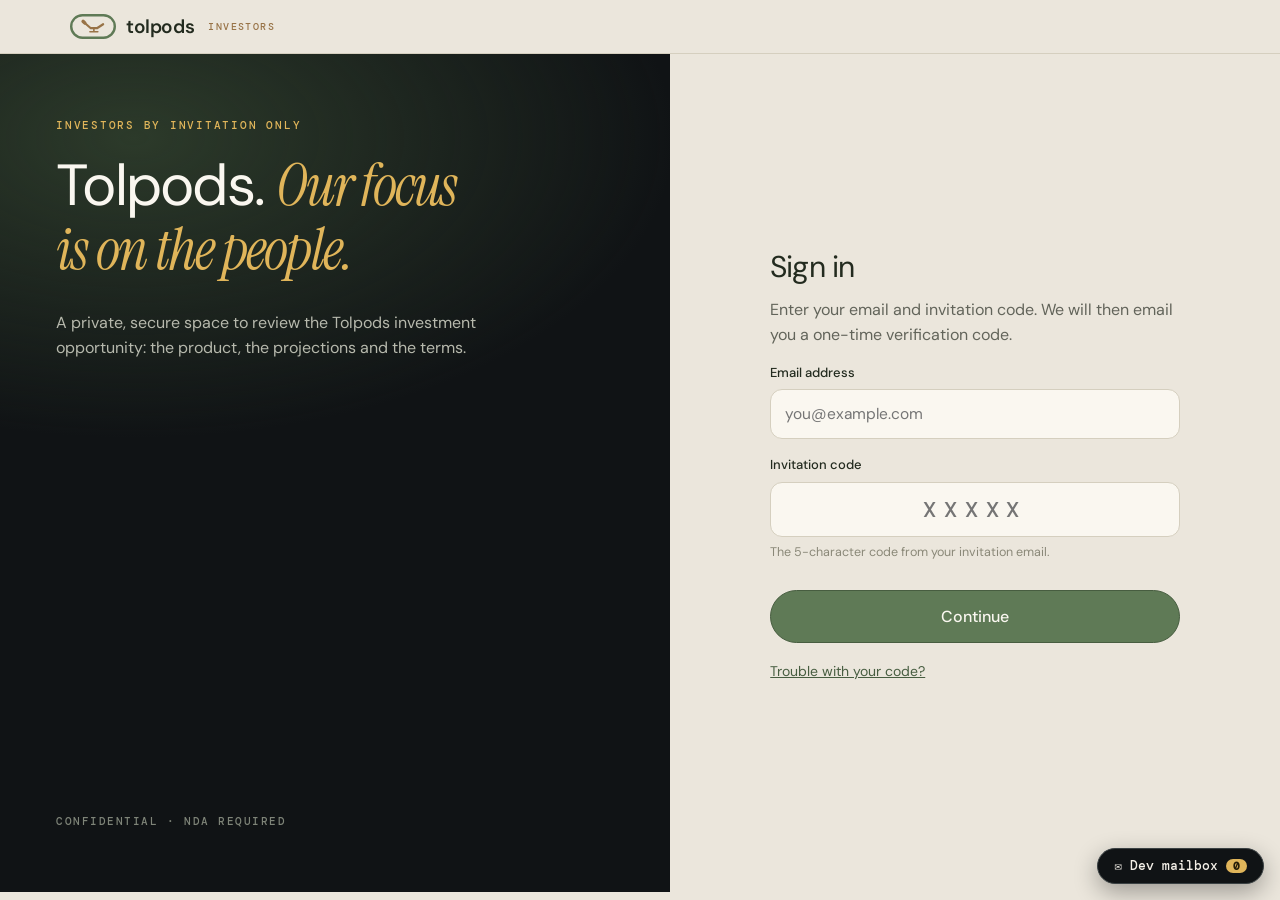
==== investors/index.html @ 6bf06c46 "Add files via upload" ====
<!doctype html>
<html lang="en">
<head>
<meta charset="utf-8">
<meta name="viewport" content="width=device-width,initial-scale=1">
<meta name="robots" content="noindex,nofollow">
<title>Tolpods Investors</title>
<link rel="icon" href="../favicon.svg">
<link rel="stylesheet" href="css/investors.css">
<link rel="stylesheet" href="css/deck.css">
</head>
<body>
<div id="app"></div>
<noscript><p style="padding:40px">This page needs JavaScript.</p></noscript>
<script type="module" src="js/portal.js"></script>
</body>
</html>
---- investors/css/investors.css ----
@font-face { font-family: "DM Sans"; src: url("../../fonts/dm-sans-latin-wght-normal.woff2") format("woff2"); font-weight: 100 1000; font-display: swap; }
@font-face { font-family: "Instrument Serif"; src: url("../../fonts/instrument-serif-latin-400-italic.woff2") format("woff2"); font-weight: 400; font-style: italic; font-display: swap; }
@font-face { font-family: "Instrument Serif"; src: url("../../fonts/instrument-serif-latin-400-normal.woff2") format("woff2"); font-weight: 400; font-display: swap; }
@font-face { font-family: "DM Mono"; src: url("../../fonts/dm-mono-latin-500-normal.woff2") format("woff2"); font-weight: 500; font-display: swap; }
:root { --bg:#ebe6dc; --soft:#f6f2e9; --paper:#faf7f0; --sky:#dde4d2; --ink:#232b1f; --muted:#62645a; --faint:#8a8878; --rule:#d5cfbf; --green:#5f7a56; --green-d:#475d40; --oak:#987347; --oak-d:#7a5a35; --gold:#e0b55a; --night:#101315; --night2:#171c1e; --bad:#b04a3e; --good:#3f7d4a; --warn:#b07a1f;
  --sans:"DM Sans",system-ui,-apple-system,"Segoe UI",Roboto,sans-serif; --serif:"Instrument Serif",Georgia,serif; --mono:"DM Mono",ui-monospace,Menlo,monospace; --r:16px; font-family:var(--sans); }
*{box-sizing:border-box} html{scroll-behavior:smooth}
body{margin:0;background:var(--bg);color:var(--ink);line-height:1.55;-webkit-font-smoothing:antialiased}
a{color:var(--green-d)} h1,h2,h3,h4{margin:0 0 .5em;font-weight:500;letter-spacing:-.03em;line-height:1.1;text-wrap:balance}
h1{font-size:clamp(30px,4.4vw,46px);font-weight:400} h2{font-size:clamp(26px,3.4vw,38px);font-weight:400} h3{font-size:20px}
.serif{font-family:var(--serif);font-style:italic;font-weight:400;letter-spacing:-.01em} .mono{font-family:var(--mono)}
p{margin:0 0 1em;color:var(--muted)} .eyebrow{font:500 11px var(--mono);letter-spacing:.16em;text-transform:uppercase;color:var(--oak)}
[hidden]{display:none!important}
:focus-visible{outline:2px solid var(--green);outline-offset:2px;border-radius:6px}

/* topbar */
.top{position:sticky;top:0;z-index:30;background:color-mix(in srgb,var(--bg) 88%,transparent);backdrop-filter:blur(10px);border-bottom:1px solid var(--rule)}
.top-in{max-width:1180px;margin:0 auto;padding:12px 20px;display:flex;align-items:center;gap:18px}
.brand{display:flex;align-items:center;gap:10px;text-decoration:none;color:var(--ink);font-weight:600;letter-spacing:-.02em;font-size:19px} .brand small{font:500 10px var(--mono);letter-spacing:.14em;text-transform:uppercase;color:var(--oak);margin-left:4px}
.top .sp{flex:1} .who{font-size:13px;color:var(--muted)} .who b{color:var(--ink);font-weight:500}
.steps{display:flex;gap:6px;align-items:center;margin:0 auto}
.stp{display:flex;align-items:center;gap:8px;padding:6px 12px;border-radius:99px;font-size:13px;color:var(--muted);border:1px solid transparent;background:none;cursor:pointer;font-family:inherit}
.stp i{font-style:normal;width:22px;height:22px;border-radius:50%;display:grid;place-items:center;font:500 11px var(--mono);background:var(--rule);color:var(--ink)}
.stp.on{background:var(--soft);border-color:var(--rule);color:var(--ink);font-weight:500} .stp.on i{background:var(--green);color:#fff}
.stp.done i{background:var(--green-d);color:#fff} .stp[disabled]{opacity:.45;cursor:not-allowed}
@media(max-width:860px){.stp span{display:none}.stp.on span{display:inline}.who{display:none}}

/* buttons / forms */
.btn{font:500 14.5px var(--sans);display:inline-flex;align-items:center;justify-content:center;gap:8px;padding:11px 20px;border-radius:99px;border:1px solid var(--green-d);background:var(--green);color:var(--paper);cursor:pointer;text-decoration:none;transition:transform .12s,background .15s}
.btn:hover{background:var(--green-d)} .btn:active{transform:translateY(1px)} .btn[disabled]{opacity:.5;cursor:not-allowed}
.btn.ghost{background:transparent;color:var(--ink);border-color:var(--rule)} .btn.ghost:hover{background:var(--soft)}
.btn.dark{background:var(--ink);border-color:var(--ink)} .btn.gold{background:var(--gold);border-color:var(--gold);color:#241c08} .btn.gold:hover{background:#d4a748}
.btn.danger{background:transparent;color:var(--bad);border-color:#e1b9b3} .btn.sm{padding:6px 13px;font-size:13px} .btn.lg{padding:15px 28px;font-size:16px}
.link{background:none;border:0;padding:0;color:var(--green-d);text-decoration:underline;cursor:pointer;font:inherit}
.field{display:flex;flex-direction:column;gap:6px;margin-bottom:16px} .field>label,.lbl{font-size:13px;font-weight:500;color:var(--ink)} .field .hint{font-size:12.5px;color:var(--faint)}
.inp,select.inp,textarea.inp{font:inherit;font-size:15.5px;padding:12px 14px;border-radius:12px;border:1px solid var(--rule);background:var(--paper);color:var(--ink);width:100%}
.inp:focus{outline:2px solid var(--green);border-color:var(--green)} .inp[readonly]{background:var(--sky);color:var(--muted)} .inp.err{border-color:var(--bad)} .err-t{color:var(--bad);font-size:12.5px;min-height:1em}
.code-inp{font:500 22px var(--mono);letter-spacing:.35em;text-align:center;text-transform:uppercase}
.row2{display:grid;grid-template-columns:1fr 1fr;gap:14px} .row3{display:grid;grid-template-columns:2fr 1fr 1.2fr;gap:14px}
@media(max-width:640px){.row2,.row3{grid-template-columns:1fr}}
.card{background:var(--soft);border:1px solid var(--rule);border-radius:var(--r);padding:28px}
.wrap{max-width:820px;margin:0 auto;padding:34px 20px 80px} .wrap.wide{max-width:1180px}
.chip{display:inline-flex;align-items:center;gap:6px;padding:3px 10px;border-radius:99px;font-size:12px;font-weight:500;background:var(--sky);color:var(--green-d)}
.chip.good{background:#dcebd9;color:var(--good)} .chip.warn{background:#f4e6c6;color:var(--warn)} .chip.bad{background:#f1d6d2;color:var(--bad)} .chip.gray{background:var(--rule);color:var(--muted)} .chip.gold{background:#f6e6bd;color:#7a5a12}
.banner{padding:12px 16px;border-radius:12px;font-size:14px;display:flex;gap:10px;align-items:flex-start;margin:0 0 16px;background:var(--sky);color:var(--ink)}
.banner.good{background:#dcebd9} .banner.warn{background:#f4e6c6} .banner.bad{background:#f1d6d2}
.seg-row{display:inline-flex;gap:4px;background:var(--rule);padding:3px;border-radius:99px;margin-bottom:12px} .seg{border:0;background:none;padding:6px 16px;border-radius:99px;font:500 13px var(--sans);cursor:pointer;color:var(--muted)} .seg.on{background:var(--paper);color:var(--ink);box-shadow:0 1px 3px #0002}
.tiles{display:grid;grid-template-columns:repeat(auto-fit,minmax(220px,1fr));gap:12px}
.tile{border:1.5px solid var(--rule);background:var(--paper);border-radius:14px;padding:16px 18px;cursor:pointer;text-align:left;font:inherit;color:inherit;transition:border-color .15s,box-shadow .15s}
.tile:hover{border-color:var(--green)} .tile.on{border-color:var(--green);box-shadow:0 0 0 3px #5f7a5626} .tile b{display:block;font-size:17px;letter-spacing:-.02em} .tile small{color:var(--muted);font-size:13px}
.lock{display:inline-flex;gap:6px;align-items:center;font-size:12.5px;color:var(--green-d);font-weight:500}

/* login */
.login{min-height:calc(100vh - 62px);display:grid;grid-template-columns:1.1fr 1fr}
.login-l{background:radial-gradient(900px 500px at 20% 10%,#2c3a2a,transparent 60%),var(--night);color:#f3efe7;padding:64px 56px;display:flex;flex-direction:column;justify-content:space-between}
.login-l h1{font-size:clamp(34px,4.6vw,58px);color:#faf7f0;max-width:11em} .login-l h1 em{font-family:var(--serif);color:var(--gold);font-weight:400}
.login-l p{color:#b7b9ad;max-width:30em} .login-l .fine{font:500 11px var(--mono);letter-spacing:.14em;text-transform:uppercase;color:#7e8478}
.login-r{display:flex;align-items:center;justify-content:center;padding:40px 24px}
.login-box{width:100%;max-width:410px} .login-box h2{font-size:30px}
@media(max-width:860px){.login{grid-template-columns:1fr}.login-l{padding:40px 24px;min-height:300px}}
.otp{display:flex;gap:8px;justify-content:center;margin:6px 0 14px} .otp input{width:46px;height:56px;text-align:center;font:500 24px var(--mono);border-radius:12px;border:1px solid var(--rule);background:var(--paper)} .otp input:focus{outline:2px solid var(--green)}

/* docs / signature */
.doc{background:#fff;border:1px solid var(--rule);border-radius:12px;max-height:420px;overflow:auto;padding:28px 32px;font-family:Georgia,"Times New Roman",serif;font-size:14.5px;line-height:1.6;color:#222}
.doc h4{font:600 14px var(--sans);color:var(--green-d);margin:20px 0 6px;letter-spacing:0} .doc p{color:#2a2a2a;margin:0 0 10px} .doc .legend{font:600 11px var(--sans);color:#444}
.doc table{width:100%;border-collapse:collapse;margin:0 0 14px;font:13px var(--sans)} .doc td{padding:6px 8px;border:1px solid var(--rule);vertical-align:top} .doc td:first-child{width:34%;font-weight:600;color:var(--muted);background:var(--soft);text-transform:uppercase;font-size:11px;letter-spacing:.05em}
.scrollhint{font-size:12.5px;color:var(--faint);margin:8px 0 16px;display:flex;gap:8px;align-items:center}
.sig-box{position:relative;background:#fff;border:1px dashed #a9a58f;border-radius:12px;height:130px;overflow:hidden} .sig-cv{width:100%;height:100%;touch-action:none;display:block;cursor:crosshair}
.sig-line{position:absolute;left:14px;bottom:6px;font:500 11px var(--mono);color:var(--faint);letter-spacing:.1em;text-transform:uppercase;pointer-events:none}
.sig-pane{display:flex;flex-direction:column;gap:8px;align-items:flex-start} .sig-pane .sig-box{width:100%} .sig-pane input.inp{margin-bottom:2px}
.locked .sig-box{opacity:.7}
.checkrow{display:flex;gap:12px;align-items:flex-start;font-size:14.5px;margin:12px 0;cursor:pointer} .checkrow input{width:19px;height:19px;margin-top:3px;accent-color:var(--green)}

/* toasts / modal / mailbox */
#toasts{position:fixed;left:50%;bottom:24px;transform:translateX(-50%);display:flex;flex-direction:column;gap:8px;z-index:100;align-items:center}
.toast{background:var(--ink);color:var(--paper);padding:10px 18px;border-radius:99px;font-size:14px;box-shadow:0 8px 24px #0004;transition:opacity .4s} .toast.err{background:var(--bad)} .toast.out{opacity:0}
.modal-back{position:fixed;inset:0;background:#10131299;z-index:80;display:grid;place-items:center;padding:20px;overflow:auto}
.modal{background:var(--paper);border-radius:20px;width:100%;max-width:520px;box-shadow:0 30px 80px #0006;max-height:92vh;display:flex;flex-direction:column} .modal.wide{max-width:860px}
.modal-h{display:flex;align-items:center;justify-content:space-between;padding:18px 24px 0} .modal-h h3{margin:0;font-size:22px} .x{border:0;background:none;font-size:26px;line-height:1;cursor:pointer;color:var(--muted)}
.modal-b{padding:16px 24px 20px;overflow:auto} .modal-f{padding:0 24px 22px;display:flex;gap:10px;justify-content:flex-end}
.dev-fab{position:fixed;right:16px;bottom:16px;z-index:70;background:var(--night);color:#f3efe7;border:1px solid #3a4143;border-radius:99px;padding:9px 16px;font:500 12.5px var(--mono);cursor:pointer;box-shadow:0 8px 24px #0005;display:flex;gap:8px;align-items:center}
.dev-fab b{background:var(--gold);color:#241c08;border-radius:99px;padding:0 7px;font-size:11px}
.dev-drawer{position:fixed;right:0;top:0;bottom:0;width:min(480px,100vw);background:var(--paper);z-index:75;box-shadow:-20px 0 60px #0004;display:flex;flex-direction:column}
.dev-h{padding:16px 18px;border-bottom:1px solid var(--rule);display:flex;align-items:center;gap:10px} .dev-h h3{margin:0;font-size:18px;flex:1} .dev-sub{padding:8px 18px;background:#f4e6c6;font-size:12.5px;color:#6a4d10}
.dev-list{overflow:auto;flex:1;padding:12px 14px;display:flex;flex-direction:column;gap:10px}
.mail{background:#fff;border:1px solid var(--rule);border-radius:12px;padding:12px 14px;font-size:13.5px} .mail .mh{display:flex;justify-content:space-between;gap:10px;color:var(--faint);font-size:11.5px;font-family:var(--mono)} .mail b.s{display:block;margin:4px 0;font-size:14.5px}
.mail pre{white-space:pre-wrap;font:12.5px/1.5 var(--sans);color:var(--muted);margin:6px 0 0;max-height:190px;overflow:auto} .mail .codechip{display:inline-block;margin:6px 6px 0 0;background:var(--night);color:var(--gold);font:500 20px var(--mono);letter-spacing:.2em;padding:6px 14px;border-radius:10px;cursor:pointer}
.mail .att{display:inline-flex;margin:8px 8px 0 0}
@media(max-width:640px){.modal-b{padding:14px 16px}}

/* investor portal extras */
.actions{display:flex;gap:12px;align-items:center;margin-top:22px;flex-wrap:wrap} .actions .sp{flex:1}
.center{text-align:center}
.entity{border-left:3px solid var(--sky);padding-left:16px;margin:0 0 10px}
.flow{display:flex;gap:10px;align-items:center;margin:0 0 22px;flex-wrap:wrap} .flow i{font-style:normal;color:var(--faint)}
.invest-grid{display:grid;grid-template-columns:1fr 330px;gap:24px;align-items:start} @media(max-width:960px){.invest-grid{grid-template-columns:1fr}}
.sticky{position:sticky;top:90px;background:var(--soft);border:1px solid var(--rule);border-radius:var(--r);padding:22px} @media(max-width:960px){.sticky{position:static}}
.sumbox .sum-amt{font-size:44px;letter-spacing:-.05em;line-height:1.1;margin:6px 0 12px} .sumbox dl{display:grid;grid-template-columns:auto 1fr;gap:6px 14px;font-size:14px;margin:0 0 18px} .sumbox dt{color:var(--muted)} .sumbox dd{margin:0;text-align:right;font-weight:500}
.recap{display:flex;gap:14px;justify-content:center;flex-wrap:wrap;margin:22px 0} .recap div{background:var(--paper);border:1px solid var(--rule);border-radius:14px;padding:14px 22px;min-width:150px} .recap i{display:block;font:500 10.5px var(--mono);font-style:normal;letter-spacing:.1em;text-transform:uppercase;color:var(--oak)} .recap b{font-size:20px;font-weight:500;letter-spacing:-.02em}
.next{text-align:left;max-width:520px;margin:10px auto 22px;color:var(--muted);line-height:1.8}
.tile[role=button]{outline-offset:2px}
@media(max-width:860px){.top-in{flex-wrap:wrap}.steps{order:5;width:100%;justify-content:space-between;margin:0}.top .sp{display:none}.stp{padding:5px 8px}}
---- investors/css/deck.css ----
/* Presentation site */
.deck-nav{position:sticky;top:57px;z-index:20;background:color-mix(in srgb,var(--night) 92%,transparent);backdrop-filter:blur(10px);border-bottom:1px solid #2a3032}
.deck-nav-in{max-width:1180px;margin:0 auto;padding:0 20px;display:flex;gap:2px;overflow-x:auto;scrollbar-width:none} .deck-nav a{color:#a5a89c;text-decoration:none;font-size:13px;padding:12px 12px;white-space:nowrap;border-bottom:2px solid transparent} .deck-nav a:hover{color:#fff} .deck-nav a.on{color:var(--gold);border-color:var(--gold)}
.deck-prog{height:2px;background:#2a3032} .deck-prog i{display:block;height:100%;width:0;background:var(--gold);transition:width .2s}
.ds{padding:clamp(64px,9vw,120px) 0;position:relative;--c-grid:#d9d3c3;--c-bg:#f6f2e9;scroll-margin-top:100px}
.ds-in{max-width:1180px;margin:0 auto;padding:0 24px}
.ds.light{background:var(--bg)} .ds.soft{background:var(--soft)} .ds.sage{background:var(--sky)}
.ds.dark{background:var(--night);color:#e9e6dc;--c-grid:#2b3234;--c-bg:#171c1e} .ds.dark p{color:#a9ac9f} .ds.dark h2,.ds.dark h3,.ds.dark h1{color:#faf7f0}
.ds h2 .serif,.ds h1 .serif{color:var(--oak)} .ds.dark h2 .serif,.ds.dark h1 .serif{color:var(--gold)}
.ds-head{max-width:760px;margin-bottom:40px} .ds-head .sub{font-size:18px;margin-top:12px} .eyebrow.gold{color:var(--gold)}
.ds.hero{min-height:calc(100vh - 100px);display:flex;align-items:center;background:radial-gradient(1000px 600px at 78% -10%,#34472f 0,transparent 60%),radial-gradient(700px 500px at 0 110%,#2a2517,transparent 60%),var(--night)}
.hero-h{font-size:clamp(52px,9vw,124px);letter-spacing:-.05em;margin:.2em 0 .1em;line-height:.95} .hero-h .serif{display:block;font-size:.42em;letter-spacing:-.02em;margin-top:.25em;line-height:1.1}
.hero-p{font-size:19px;max-width:38em;color:#b9bcb0} .hero-p b{color:#fff}
.agenda{list-style:none;padding:0;margin:36px 0;display:grid;grid-template-columns:repeat(5,1fr);gap:10px} .agenda li{border:1px solid #30383a;border-radius:14px;padding:16px;background:#ffffff08;font-size:14.5px;color:#dedbd0;display:flex;flex-direction:column;gap:12px;min-height:110px} .agenda b{font:500 12px var(--mono);color:var(--gold);letter-spacing:.1em}
@media(max-width:900px){.agenda{grid-template-columns:1fr 1fr}.agenda li{min-height:0}}
.trio{display:grid;grid-template-columns:repeat(3,1fr);gap:20px;margin-top:20px;padding-top:28px;border-top:1px solid #30383a} .trio i{font:500 12px var(--mono);color:var(--gold);font-style:normal} .trio h3{font-size:19px;margin:6px 0} .trio p{font-size:14.5px;margin:0}
@media(max-width:760px){.trio{grid-template-columns:1fr}}
.scroll-cue{display:inline-flex;gap:8px;margin-top:36px;color:#8f9488;font:500 11px var(--mono);letter-spacing:.16em;text-transform:uppercase;text-decoration:none} .scroll-cue span{animation:bob 1.6s infinite} @keyframes bob{50%{transform:translateY(5px)}}
.stat-grid{display:grid;grid-template-columns:1fr 1fr;gap:20px} @media(max-width:760px){.stat-grid{grid-template-columns:1fr}}
.stat-card{background:var(--soft);border:1px solid var(--rule);border-radius:24px;padding:38px} .stat-card.dark{background:var(--night);border-color:var(--night);color:#e9e6dc} .stat-card.dark p{color:#a9ac9f}
.big{font-size:clamp(60px,9vw,110px);letter-spacing:-.06em;line-height:1;margin:14px 0 8px;font-weight:400} .big small{font-size:.28em;letter-spacing:-.02em;color:var(--muted)} .stat-card.dark .big{color:#faf7f0}
.stat-card .rule{height:1px;background:var(--rule);margin:22px 0} .stat-card.dark .rule{background:#30383a} .mid{font-size:34px;letter-spacing:-.04em} .mid b{font-weight:500;color:var(--green-d)} .stat-card.dark .mid b{color:var(--gold)}
.prod-grid{display:grid;grid-template-columns:1fr 1.1fr;gap:48px;align-items:center} @media(max-width:860px){.prod-grid{grid-template-columns:1fr}}
.prod-img{position:relative;border-radius:24px;overflow:hidden;display:block;aspect-ratio:16/10;box-shadow:0 30px 80px #0007;border:1px solid #30383a} .prod-img img{width:100%;height:100%;object-fit:cover;display:block;transition:transform .8s} .prod-img:hover img{transform:scale(1.04)} .prod-img span{position:absolute;left:16px;bottom:16px;background:#101315cc;color:var(--gold);font:500 11px var(--mono);letter-spacing:.14em;text-transform:uppercase;padding:7px 12px;border-radius:99px}
.fine{font-size:12.5px;color:var(--faint)} .fine.light{color:#8f9488} .center{text-align:center}
.ph-row{display:grid;grid-template-columns:repeat(6,1fr);gap:10px;margin-bottom:22px} .ph{background:var(--paper);border:1px solid var(--rule);border-radius:16px;padding:16px;display:flex;flex-direction:column} .ph i{font:500 10.5px var(--mono);font-style:normal;letter-spacing:.1em;color:var(--oak);text-transform:uppercase} .ph b{font-size:38px;font-weight:400;letter-spacing:-.04em;line-height:1.1;margin-top:6px} .ph span{font-size:13px;color:var(--muted)} .ph small{font-size:12px;color:var(--faint)}
@media(max-width:900px){.ph-row{grid-template-columns:repeat(3,1fr)}}
.panel{background:var(--paper);border:1px solid var(--rule);border-radius:20px;padding:26px;margin-bottom:20px} .panel.dk{background:#171c1e;border-color:#2b3234} .panel h3,.panel h4{margin-top:0} .panel h4{font-size:16px}
.sub-h{margin:44px 0 16px;font-size:24px} .two{display:grid;grid-template-columns:1fr 1fr;gap:20px} @media(max-width:860px){.two{grid-template-columns:1fr}}
.chart{width:100%;height:auto;display:block} .chart .ax{font:9px var(--mono);fill:#8a8878} .chart .lb{font:500 10.5px var(--sans);fill:var(--muted)} .chart .val{font:500 9px var(--mono);fill:var(--muted)}
.ds.dark .chart .ax,.ds.dark .chart .lb,.ds.dark .chart .val{fill:#a9ac9f} .chart .bar{transform-origin:bottom;transform-box:fill-box;transform:scaleY(0);transition:transform .8s cubic-bezier(.2,.8,.2,1);transition-delay:calc(var(--i)*70ms)} .ds.in .chart .bar,.ds.reveal .bar{transform:scaleY(1)}
.chart .ln{stroke-dasharray:1400;stroke-dashoffset:1400;transition:stroke-dashoffset 1.6s ease} .ds.in .chart .ln{stroke-dashoffset:0}
@media(prefers-reduced-motion:reduce){.chart .bar{transform:none;transition:none}.chart .ln{stroke-dashoffset:0;transition:none}}
.legend{display:flex;flex-wrap:wrap;gap:6px 18px;font-size:12.5px;color:var(--muted);margin:2px 0 8px} .legend i{display:inline-block;width:10px;height:10px;border-radius:3px;margin-right:6px} .ds.dark .legend{color:#a9ac9f}
.tbl-wrap{overflow-x:auto;margin:14px 0 4px} .tbl{border-collapse:collapse;width:100%;min-width:760px;font-size:13.5px} .tbl th,.tbl td{padding:9px 12px;text-align:right;border-bottom:1px solid var(--rule);white-space:nowrap;font-variant-numeric:tabular-nums} .tbl th.l{text-align:left;white-space:normal;font-weight:400;color:var(--ink);min-width:230px} .tbl thead th{font:500 11px var(--mono);letter-spacing:.06em;text-transform:uppercase;color:var(--oak);border-bottom:2px solid var(--rule);vertical-align:bottom}
.tbl tr.sum td,.tbl tr.sum th{font-weight:600;background:#00000007} .tbl tr.good td,.tbl tr.good th{font-weight:600;color:var(--green-d)} .tbl small{font-weight:400;color:var(--faint)}
.ds.dark .tbl th,.ds.dark .tbl td{border-color:#2b3234;color:#d6d3c8} .ds.dark .tbl th.l{color:#e9e6dc} .ds.dark .tbl tr.good td,.ds.dark .tbl tr.good th{color:var(--gold)} .ds.dark .tbl tr.sum td,.ds.dark .tbl tr.sum th{background:#ffffff0a}
details.more{margin-top:14px} details.more>summary{cursor:pointer;font-weight:500;color:var(--green-d);font-size:14px;padding:6px 0;list-style:none} details.more>summary::before{content:'+ ';font-family:var(--mono)} details.more[open]>summary::before{content:'− '} .ds.dark details.more>summary{color:var(--gold)} details.panel{padding:18px 26px}
.notes{font-size:12.5px;color:var(--faint);padding-left:18px;margin:10px 0 0} 
.hb{list-style:none;padding:0;margin:8px 0} .hb li{display:grid;grid-template-columns:minmax(120px,1.2fr) 1.5fr 76px;gap:10px;align-items:center;font-size:13px;padding:4px 0} .hb li div{height:8px;background:var(--rule);border-radius:9px;overflow:hidden} .hb li i{display:block;height:100%;background:var(--green);border-radius:9px} .hb b{text-align:right;font-weight:500;font-variant-numeric:tabular-nums}
.hb-total{display:flex;justify-content:space-between;border-top:2px solid var(--rule);padding-top:10px;margin-top:8px;font-weight:600}
.callout{background:var(--green);color:#faf7f0;border-radius:20px;padding:26px 30px;margin:20px 0;display:flex} .callout b{font-size:clamp(34px,5vw,54px);letter-spacing:-.04em;font-weight:400;display:block} .callout span{opacity:.85}
.roi-pills{display:grid;grid-template-columns:repeat(6,1fr);gap:10px;margin:18px 0 8px} .roi-pills div{border-radius:14px;padding:14px 16px;background:#ffffff0d;border:1px solid #30383a} .roi-pills i{display:block;font:500 10.5px var(--mono);font-style:normal;color:#8f9488;letter-spacing:.08em;text-transform:uppercase} .roi-pills b{font-size:22px;font-weight:500;letter-spacing:-.03em;font-variant-numeric:tabular-nums} .roi-pills .pos b{color:var(--gold)} .roi-pills .neg b{color:#c9867b}
@media(max-width:900px){.roi-pills{grid-template-columns:repeat(3,1fr)}}
.kpis{display:grid;grid-template-columns:repeat(6,1fr);gap:10px;margin:0 0 20px} .kpis div{background:var(--paper);border:1px solid var(--rule);border-radius:14px;padding:14px} .kpis i{display:block;font:500 10px var(--mono);font-style:normal;letter-spacing:.06em;text-transform:uppercase;color:var(--oak)} .kpis b{font-size:26px;font-weight:400;letter-spacing:-.03em;display:block;margin-top:4px} .kpis span{font-size:12px;color:var(--faint)}
@media(max-width:900px){.kpis{grid-template-columns:repeat(3,1fr)}}
.seg-row.dark{background:#c3cfb4} .opts{display:grid;grid-template-columns:repeat(auto-fit,minmax(210px,1fr));gap:14px;margin-top:18px}
.opt{background:var(--paper);border:1px solid var(--rule);border-radius:20px;padding:26px;display:flex;flex-direction:column} .opt i{font:500 11px var(--mono);font-style:normal;letter-spacing:.1em;text-transform:uppercase;color:var(--oak)} .opt b{font-size:40px;font-weight:400;letter-spacing:-.05em;margin:8px 0 0} .opt span{font-size:18px;color:var(--green-d);font-weight:500} .opt small{color:var(--faint);margin-top:12px;font-size:12.5px}
.who-grid{display:grid;grid-template-columns:repeat(auto-fit,minmax(320px,1fr));gap:18px;margin-bottom:22px} .who-card{background:#171c1e;border:1px solid #2b3234;border-radius:22px;padding:28px;display:flex;flex-direction:column;gap:14px} .who-card h3{margin:4px 0 6px} .cal-embed iframe{width:100%;height:620px;border:0;border-radius:14px;background:#fff;margin-bottom:10px}
.btn.ghost.light{color:#e9e6dc;border-color:#3a4143} .btn.ghost.light:hover{background:#ffffff10}
.invest-cta{margin-top:56px;padding:40px;border-radius:26px;background:linear-gradient(135deg,#3a4d34,#232b1f);display:flex;gap:30px;justify-content:space-between;align-items:center;flex-wrap:wrap;border:1px solid #4c6045} .invest-cta h2{margin:6px 0} .invest-cta p{margin:0;max-width:34em}
.disclaim{margin-top:30px;max-width:60em}
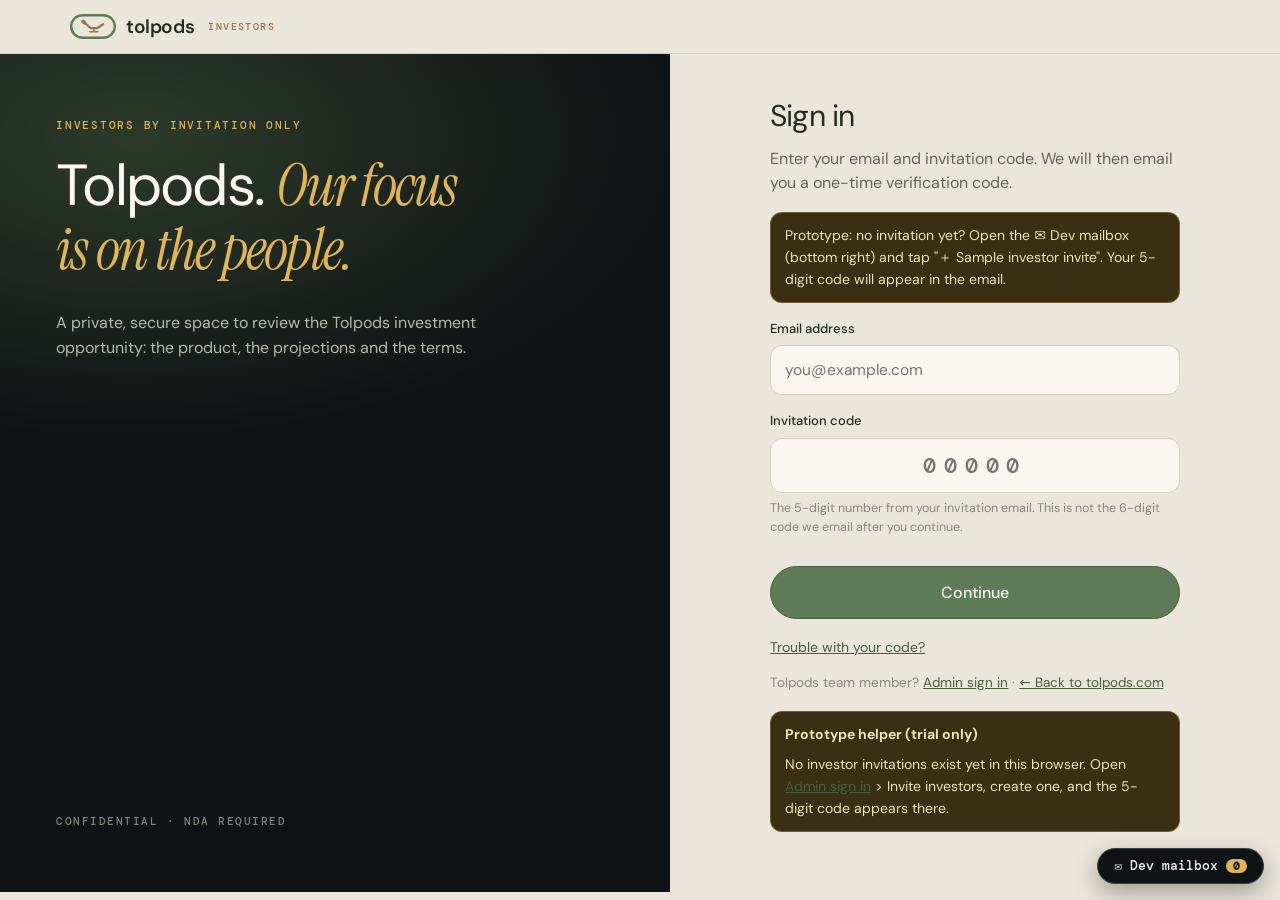
==== commit bee3ef4a: "Add files via upload" ====
--- a/investors/index.html
+++ b/investors/index.html
@@ -8,6 +8,7 @@
 <link rel="icon" href="../favicon.svg">
 <link rel="stylesheet" href="css/investors.css">
 <link rel="stylesheet" href="css/deck.css">
+<link rel="stylesheet" href="css/present.css">
 </head>
 <body>
 <div id="app"></div>
--- a/investors/css/present.css
+++ b/investors/css/present.css
@@ -0,0 +1,141 @@
+/* Presentation mode: full-screen slides */
+body.pres-on{overflow:hidden}
+.pres{position:fixed;inset:0;z-index:40;display:grid;grid-template-rows:auto minmax(0,1fr) auto;background:#0a0d0e;color:#e9e6dc;font-family:var(--sans);--fg:#e9e6dc;--mut:#a9ac9f}
+.pres-top{display:flex;align-items:center;gap:16px;padding:10px clamp(12px,2vw,24px);border-bottom:1px solid #1d2426;background:#0d1112}
+.p-brand{display:flex;align-items:baseline;gap:10px;white-space:nowrap} .p-brand b{font-size:19px;letter-spacing:-.04em;font-weight:500} .p-brand small{font:500 10.5px var(--mono);letter-spacing:.14em;text-transform:uppercase;color:#7d8277}
+.p-mid{flex:1;min-width:0;display:flex;align-items:baseline;gap:12px;justify-content:center;overflow:hidden;white-space:nowrap} .p-ch{font:500 10.5px var(--mono);letter-spacing:.14em;text-transform:uppercase;color:var(--gold)} .p-t{font-weight:400;font-size:14px;color:#c9c6bb;overflow:hidden;text-overflow:ellipsis}
+.p-tools{display:flex;gap:8px;align-items:center}
+.pres .btn.ghost{color:#d9d6cb;border-color:#2c3436} .pres .btn.ghost:hover{background:#ffffff0d}
+.ib{width:34px;height:34px;border-radius:50%;border:1px solid #2c3436;background:transparent;color:#d9d6cb;cursor:pointer;font-size:14px;line-height:1} .ib:hover,.ib.on{background:#ffffff14;border-color:var(--gold);color:var(--gold)}
+.pres button:focus-visible,.pres a:focus-visible,.pres select:focus-visible,.pres input:focus-visible{outline:2px solid var(--gold);outline-offset:2px}
+
+.stage{position:relative;overflow:hidden;min-height:0}
+.slide{position:absolute;inset:0;overflow-y:auto;overflow-x:hidden;visibility:hidden;opacity:0;transform:translateX(5%) scale(.985);transition:opacity .5s ease,transform .6s cubic-bezier(.2,.8,.2,1),visibility 0s .6s;--c-grid:#222c2e;--c-bg:#101416;--ink:#e9e6dc;color:var(--fg);scrollbar-width:thin}
+.slide.past{transform:translateX(-5%) scale(.985)}
+.slide.on{visibility:visible;opacity:1;transform:none;transition-delay:0s}
+.slide.th-night{background:radial-gradient(1100px 620px at 85% -10%,#223226 0,transparent 60%),radial-gradient(800px 520px at -5% 112%,#2a2518 0,transparent 60%),#0f1315}
+.slide.th-paper{background:#f1ecdf;--ink:#232b1f;--fg:#232b1f;--mut:#62645a;--c-grid:#d9d3c3;--c-bg:#f1ecdf;color:#232b1f}
+.sl-in{min-height:100%;box-sizing:border-box;display:flex;flex-direction:column;justify-content:center;gap:0;max-width:1180px;margin:0 auto;padding:clamp(22px,4vw,52px) clamp(18px,4vw,56px) 64px;position:relative}
+.slide h1,.slide h2,.slide h3,.slide h4{color:inherit} .slide h2{font-size:clamp(28px,4.2vw,54px);letter-spacing:-.04em;margin:.15em 0 .55em;line-height:1.02;max-width:20em}
+.slide .serif{color:var(--gold)} .th-paper .serif{color:var(--oak)}
+.slide .eyebrow{font:500 11.5px var(--mono);letter-spacing:.16em;text-transform:uppercase;color:var(--faint)} .slide .eyebrow.gold{color:var(--gold)}
+.slide p{color:var(--mut)} .th-night p{color:#a9ac9f} .slide b{font-weight:600}
+.lede{font-size:clamp(16px,1.7vw,21px);max-width:38em;color:#b9bcb0} .lede b{color:#fff} .th-paper .lede,.lede.dk{color:#4a4d43} .th-paper .lede b{color:#232b1f}
+.fine{font-size:12.5px;color:#8a8d82;max-width:62em} .fine.light{color:#8a8d82} .th-paper .fine{color:#7a7c70} .fine b{color:inherit}
+.center{text-align:center;margin-top:28px} .nowrap{white-space:nowrap}
+kbd{font:500 12px var(--mono);border:1px solid #3a4446;border-bottom-width:2px;border-radius:6px;padding:1px 7px;color:#d9d6cb;background:#ffffff0a}
+.lnk{background:none;border:0;padding:0;color:var(--green-d);font:inherit;text-decoration:underline;cursor:pointer} .th-night .lnk{color:var(--gold)}
+.sl-src{position:absolute;left:clamp(18px,4vw,56px);right:clamp(18px,4vw,56px);bottom:14px;font-size:11px;color:#81857a;display:flex;flex-wrap:wrap;gap:4px 14px;align-items:baseline} .sl-src span{font:500 10px var(--mono);letter-spacing:.14em;text-transform:uppercase} .sl-src a{color:inherit;text-decoration:underline;text-decoration-color:#6a6f64} .sl-src a:hover{color:var(--gold)} .th-paper .sl-src{color:#7a7c70} .sl-src em{font-style:normal}
+
+/* builds */
+[data-b]{opacity:0;transform:translateY(16px);transition:opacity .55s ease,transform .6s cubic-bezier(.2,.8,.2,1);pointer-events:none} [data-b].bon{opacity:1;transform:none;pointer-events:auto}
+@media(prefers-reduced-motion:reduce){[data-b],.slide{transition:none!important;transform:none!important}}
+
+/* charts */
+.slide .chart .ax{fill:#8a8d82;font:9px var(--mono)} .slide .chart .lb{fill:var(--mut);font:500 10.5px var(--sans)} .slide .chart .val{fill:var(--mut);font:500 9px var(--mono)}
+.slide .chart .bar{transform-origin:bottom;transform-box:fill-box;transform:scaleY(0);transition:transform .9s cubic-bezier(.2,.8,.2,1);transition-delay:calc(var(--i)*70ms)} .slide.on .bon .chart .bar,.slide.on .chart .bar{transform:scaleY(1)}
+.slide .chart .ln{stroke-dasharray:1400;stroke-dashoffset:1400;transition:stroke-dashoffset 1.6s ease} .slide.on .chart .ln{stroke-dashoffset:0}
+.legend{display:flex;flex-wrap:wrap;gap:6px 18px;font-size:12.5px;color:var(--mut);margin:2px 0 8px} .legend i{display:inline-block;width:10px;height:10px;border-radius:3px;margin-right:6px}
+.dn{position:relative;width:var(--s);max-width:100%;aspect-ratio:1;flex:none} .dn svg{width:100%;height:100%;display:block}
+.dn .arc{transition:stroke-dasharray 1.1s cubic-bezier(.2,.8,.2,1);transition-delay:calc(var(--i)*140ms)} .slide.on .arc{stroke-dasharray:var(--d)}
+.dn-c{position:absolute;inset:0;display:grid;place-content:center;text-align:center} .dn-c b{font-size:calc(var(--s)*.16);letter-spacing:-.04em;font-weight:500;line-height:1} .dn-c small{font:500 10.5px var(--mono);letter-spacing:.1em;text-transform:uppercase;color:var(--mut);margin-top:6px;max-width:9em}
+.dn-lg{list-style:none;margin:0;padding:0;display:grid;gap:9px;flex:1;min-width:200px} .dn-lg li{display:grid;grid-template-columns:12px 1fr auto 46px;gap:10px;align-items:center;font-size:13.5px} .dn-lg i{width:12px;height:12px;border-radius:4px} .dn-lg span{color:var(--fg)} .dn-lg b{font-variant-numeric:tabular-nums;font-weight:600} .dn-lg em{font:11.5px var(--mono);color:var(--mut);font-style:normal;text-align:right}
+.dn-row{display:flex;gap:26px;align-items:center;flex-wrap:wrap}
+.dn-wrap{display:flex;justify-content:center} .dn-wrap.re .arc{animation:dnin .9s cubic-bezier(.2,.8,.2,1)} @keyframes dnin{from{stroke-dasharray:0 100}}
+
+/* layout blocks */
+.duo{display:grid;grid-template-columns:1fr 1fr;gap:22px} .duo.tight{gap:18px} .split{display:grid;grid-template-columns:minmax(0,.9fr) minmax(0,1.1fr);gap:clamp(20px,4vw,56px);align-items:center} .split.top{align-items:start}
+@media(max-width:820px){.duo,.split{grid-template-columns:1fr}}
+.panel{background:#ffffff0b;border:1px solid #232c2e;border-radius:22px;padding:clamp(16px,2.4vw,28px)} .th-paper .panel{background:#faf7f0;border-color:#d9d3c3} .panel h4{font-size:16px;margin:0 0 14px;font-weight:500;letter-spacing:-.01em} .panel h4 small{font:11.5px var(--mono);color:var(--mut);margin-left:8px;letter-spacing:0}
+.big3{display:grid;grid-template-columns:repeat(3,1fr);gap:clamp(14px,3vw,36px);margin:10px 0 28px} @media(max-width:820px){.big3{grid-template-columns:1fr}}
+.big3>div{border-top:2px solid var(--ink);padding-top:16px} .big3 b{display:block;font-size:clamp(52px,8vw,108px);letter-spacing:-.06em;line-height:.95;font-weight:400} .big3 small{font-size:.38em;letter-spacing:-.02em;color:var(--oak);margin-left:4px} .big3 p{margin:10px 0 0;font-size:15px;max-width:19em} .big3 em{color:var(--ink);font-style:normal;font-weight:600}
+.mk{background:#ffffff0b;border:1px solid #243033;border-radius:26px;padding:clamp(18px,2.6vw,32px);display:grid;grid-template-columns:auto 1fr;gap:6px 24px;align-items:center} .mk>.eyebrow{grid-column:1/-1} @media(max-width:560px){.mk{grid-template-columns:1fr;justify-items:center;text-align:center}}
+.mk-t b{font-size:clamp(40px,5vw,72px);letter-spacing:-.05em;font-weight:400;line-height:1} .mk-t small{font-size:.38em;color:var(--gold);margin-left:4px} .mk-t p{margin:6px 0 14px} .mk-pods{font-size:15px;color:#d9d6cb;border-top:1px solid #2a3436;padding-top:12px} .mk-pods b{color:var(--gold);font-size:1.5em;letter-spacing:-.03em;margin-right:4px}
+.fact{display:grid;grid-template-columns:auto 1fr;gap:16px;align-items:baseline;border-top:1px solid #d3cdbd;padding:14px 0} .fact b{font-size:34px;letter-spacing:-.04em;font-weight:400;color:var(--oak)} .fact span{font-size:14px;color:var(--mut)}
+.callout{margin-top:22px;display:flex;gap:20px;align-items:center;background:linear-gradient(100deg,#e0b55a22,#e0b55a08);border:1px solid #e0b55a55;border-radius:20px;padding:clamp(16px,2.4vw,26px)} .callout b{font-size:clamp(32px,4.6vw,56px);letter-spacing:-.05em;font-weight:400;color:var(--gold);line-height:1} .callout span{font-size:15px;color:#cfccbf;max-width:34em} .th-paper .callout span{color:#4a4d43} .th-paper .callout b{color:var(--oak)} .callout .in{color:var(--gold);font-size:inherit}
+@media(max-width:560px){.callout{flex-direction:column;align-items:flex-start}}
+.pills,.roi-pills{display:grid;grid-template-columns:repeat(6,1fr);gap:10px;margin:16px 0 4px} @media(max-width:820px){.pills,.roi-pills{grid-template-columns:repeat(3,1fr)}}
+.pills>div,.roi-pills>div{border:1px solid #d3cdbd;border-radius:16px;padding:12px 14px;background:#faf7f0} .pills i,.roi-pills i{display:block;font:500 10.5px var(--mono);letter-spacing:.1em;text-transform:uppercase;font-style:normal;color:var(--faint)} .pills b{display:block;font-size:22px;letter-spacing:-.03em;font-weight:500;color:var(--green-d)} .pills span{font-size:11.5px;color:var(--mut)}
+.roi-pills>div{background:#ffffff0b;border-color:#2c3638} .roi-pills b{font-size:22px;font-weight:500;letter-spacing:-.03em} .roi-pills .pos b{color:var(--gold)} .roi-pills .neg b{color:#d0705f}
+.trio{display:grid;grid-template-columns:repeat(3,1fr);gap:22px;margin-top:26px;padding-top:24px;border-top:1px solid #263033} @media(max-width:760px){.trio{grid-template-columns:1fr;gap:12px}} .trio i{font:500 12px var(--mono);color:var(--gold);font-style:normal} .trio h3{font-size:18px;margin:.3em 0 .3em;font-weight:500} .trio p{margin:0;font-size:14px}
+.cue{margin-top:28px;font:500 11px var(--mono);letter-spacing:.16em;text-transform:uppercase;color:#7f8478;animation:bob 2s infinite} @keyframes bob{50%{transform:translateX(6px)}}
+.mega{font-size:clamp(64px,13vw,170px);letter-spacing:-.06em;margin:.1em 0 .15em;line-height:.88;font-weight:400} .mega .serif{display:block;font-size:.3em;letter-spacing:-.02em;margin-top:.3em;line-height:1.1}
+.radar{position:absolute;right:-6%;top:50%;width:min(62vw,720px);aspect-ratio:1;transform:translateY(-50%);pointer-events:none;opacity:.5} .radar i{position:absolute;inset:0;border:1px solid #e0b55a30;border-radius:50%;animation:ping 6s ease-out infinite} .radar i:nth-child(2){animation-delay:1.5s} .radar i:nth-child(3){animation-delay:3s} .radar i:nth-child(4){animation-delay:4.5s} @keyframes ping{from{transform:scale(.05);opacity:1}to{transform:scale(1);opacity:0}}
+.sl-in>*:not(.radar):not(.sl-src){position:relative}
+
+/* departures board */
+.board{display:grid;gap:6px;margin-top:6px;font-family:var(--mono)} .bh,.br{display:grid;grid-template-columns:110px 1fr 70px 120px;gap:14px;align-items:center;text-align:left;padding:10px 18px}
+.bh{font-size:10.5px;letter-spacing:.16em;text-transform:uppercase;color:#7d8277} .br{background:#14191b;border:1px solid #232c2e;border-radius:12px;color:#f2d98c;font-size:clamp(12px,1.6vw,18px);letter-spacing:.08em;cursor:pointer;font-family:var(--mono)} .br:hover{border-color:var(--gold);background:#1a2124}
+.br .dest{color:#f6f1e1} .br .st{color:#7fcf8f;font-size:.8em} .br .st.now{color:var(--gold);animation:blink 1.4s steps(2) infinite} @keyframes blink{50%{opacity:.35}}
+.fl{display:inline-block;transform-origin:50% 100%} .br.bon .fl{animation:flip .55s both;animation-delay:var(--d)} @keyframes flip{0%{transform:rotateX(90deg);opacity:0}60%{transform:rotateX(-14deg)}100%{transform:none;opacity:1}}
+@media(max-width:620px){.bh,.br{grid-template-columns:62px 1fr 38px;gap:8px;padding:10px 12px}.bh span:last-child,.br .st{display:none}}
+
+/* product */
+.prod{display:grid;grid-template-columns:1fr 1.1fr;gap:clamp(20px,4vw,56px);align-items:center} @media(max-width:820px){.prod{grid-template-columns:1fr}}
+.ticks{list-style:none;padding:0;margin:18px 0 26px;display:grid;gap:8px} .ticks li{padding-left:28px;position:relative;color:#d9d6cb} .ticks li:before{content:"";position:absolute;left:0;top:.45em;width:14px;height:8px;border-left:2.5px solid var(--gold);border-bottom:2.5px solid var(--gold);transform:rotate(-45deg)}
+.prod-img{display:block;position:relative;border-radius:26px;overflow:hidden;border:1px solid #2b3638;box-shadow:0 30px 80px #0009} .prod-img img{display:block;width:100%;aspect-ratio:4/3;object-fit:cover;transition:transform 1.2s cubic-bezier(.2,.8,.2,1)} .prod-img:hover img{transform:scale(1.05)} .prod-img span{position:absolute;left:16px;bottom:16px;background:#101315cc;border:1px solid #3a4446;color:#fff;font:500 11px var(--mono);letter-spacing:.12em;text-transform:uppercase;padding:7px 12px;border-radius:99px}
+
+/* simulators */
+.sim{background:#ffffff0b;border:1px solid #243033;border-radius:24px;padding:clamp(16px,2.6vw,30px)} .sim.light{background:#faf7f0;border-color:#d9d3c3}
+.sim-ctl label{display:block;font:500 11px var(--mono);letter-spacing:.14em;text-transform:uppercase;color:var(--mut);margin-bottom:6px} .sim-v{display:flex;align-items:baseline;gap:14px;flex-wrap:wrap} .sim-v b{font-size:clamp(40px,6vw,72px);letter-spacing:-.05em;font-weight:400;color:var(--gold);line-height:1} .sim-v small{color:var(--mut);font-size:13px}
+.sim input[type=range]{width:100%;margin:10px 0 18px;accent-color:#e0b55a;height:28px}
+.sim-grid{display:grid;grid-template-columns:repeat(4,1fr);gap:10px;margin-bottom:10px} @media(max-width:700px){.sim-grid{grid-template-columns:1fr 1fr}}
+.sim-k{border:1px solid #2c3638;border-radius:14px;padding:12px 14px;background:#0d1214} .sim.light .sim-k{background:#f1ecdf;border-color:#d9d3c3} .sim-k i{display:block;font:500 10.5px var(--mono);letter-spacing:.1em;text-transform:uppercase;font-style:normal;color:var(--mut)} .sim-k b{font-size:clamp(18px,2.4vw,28px);letter-spacing:-.03em;font-weight:500;font-variant-numeric:tabular-nums} .sim-k.hl{border-color:#e0b55a77} .sim-k.hl b{color:var(--gold)} .sim.light .sim-k.hl b{color:var(--oak)} .sim-k b.neg{color:#d0705f}
+.sim select.inp{width:100%;max-width:440px;font-size:16px;padding:11px 14px;border-radius:12px;border:1px solid #cfc8b6;background:#fff;margin-bottom:16px}
+.sim-chart svg{max-height:220px}
+
+/* route */
+.route{display:grid;grid-template-columns:1fr;gap:12px}
+#rt{width:100%;height:auto;overflow:visible} #rt-d{transition:stroke-dashoffset 1.1s cubic-bezier(.4,0,.2,1)} .plane{transition:transform 1.1s cubic-bezier(.4,0,.2,1);filter:drop-shadow(0 4px 8px #0008)}
+.wp circle{fill:#101416;stroke:#3a4a47;stroke-width:3;transition:all .5s} .wp text{fill:#6f7a74;font:500 12.5px var(--mono);letter-spacing:.06em;text-anchor:middle;transition:fill .5s} .wp.lit circle{stroke:var(--gold);fill:#3a2f12} .wp.lit text{fill:#f0e3bd}
+.rt-card{background:#ffffff0b;border:1px solid #2a3436;border-radius:22px;padding:22px} .rt-n{margin:6px 0 10px} .rt-n b{display:block;font-size:clamp(40px,5vw,64px);letter-spacing:-.05em;font-weight:400;line-height:1} .rt-n span{font-size:14px;color:#a9ac9f} .rt-n em{color:var(--gold);font-style:normal;font-weight:600}
+.rt-card dl,.opt-detail dl{display:grid;grid-template-columns:1fr auto;gap:8px 12px;margin:0;font-size:14px;border-top:1px solid #2a3436;padding-top:12px} .rt-card dt,.opt-detail dt{color:#a9ac9f} .rt-card dd,.opt-detail dd{margin:0;font-weight:600;font-variant-numeric:tabular-nums;text-align:right}
+
+/* options */
+.seg-row{display:flex;gap:8px;flex-wrap:wrap;margin-bottom:22px} .seg{font:500 14px var(--sans);padding:9px 18px;border-radius:99px;border:1px solid #33403f;background:transparent;color:#cfccbf;cursor:pointer} .seg.on{background:var(--gold);border-color:var(--gold);color:#241c08}
+.opts{display:grid;grid-template-columns:repeat(auto-fit,minmax(130px,1fr));gap:10px;margin:12px 0} .opt{text-align:left;border:1px solid #2f3a3c;border-radius:16px;padding:14px;background:#ffffff08;color:#e9e6dc;cursor:pointer;font-family:var(--sans);transition:all .2s} .opt:hover{border-color:#e0b55a88} .opt.on{border-color:var(--gold);background:#e0b55a18} .opt i{display:block;font:500 10px var(--mono);letter-spacing:.12em;text-transform:uppercase;font-style:normal;color:#8d9288} .opt b{display:block;font-size:24px;letter-spacing:-.03em;font-weight:500} .opt span{font-size:13px;color:var(--gold)}
+.opt-detail{margin-top:8px} .sub{font-size:15px}
+
+/* questions + pass */
+.ask-grid{display:grid;grid-template-columns:1fr 1fr;gap:18px;margin-top:22px} @media(max-width:820px){.ask-grid{grid-template-columns:1fr}}
+.ask{display:grid;grid-template-columns:auto 1fr;gap:6px 18px;background:#ffffff0b;border:1px solid #2a3436;border-radius:24px;padding:clamp(18px,2.6vw,28px)} .ask-i{width:52px;height:52px;border-radius:16px;display:grid;place-content:center;background:#e0b55a22;color:var(--gold);font-size:26px;grid-row:span 2} .ask h3{font-size:22px;margin:0 0 6px;font-weight:500} .ask p{margin:0;font-size:14.5px} .ask-a{grid-column:2;margin-top:12px} .cal-embed{grid-column:1/-1;margin-top:14px} .cal-embed iframe{width:100%;height:min(640px,70vh);border:0;border-radius:14px;background:#fff;display:block} .cal-embed .btn{margin-top:10px}
+.banner.warn{background:#3a2f12;color:#f0e3bd;border:1px solid #e0b55a55;padding:12px 14px;border-radius:12px;font-size:14px}
+.pass{display:grid;grid-template-columns:minmax(0,1fr) 270px;margin:8px 0 18px;border-radius:26px;overflow:hidden;background:#f4ecd8;color:#232b1f;box-shadow:0 30px 80px #000a} @media(max-width:760px){.pass{grid-template-columns:1fr}}
+.pass-main{padding:clamp(18px,2.6vw,30px);display:grid;gap:22px} .pass-top{display:flex;justify-content:space-between;align-items:baseline;border-bottom:1px dashed #b9ae92;padding-bottom:12px} .pass-top b{font-size:24px;letter-spacing:-.05em;font-weight:500} .pass-top span{font:500 10.5px var(--mono);letter-spacing:.14em;color:#7a6f55}
+.pass-row{display:flex;gap:clamp(14px,3vw,38px);flex-wrap:wrap} .pass-row i{display:block;font:500 10px var(--mono);letter-spacing:.14em;text-transform:uppercase;font-style:normal;color:#8a7f64} .pass-row b{font-size:clamp(18px,2.4vw,28px);letter-spacing:-.02em;font-weight:500}
+.pass-stub{border-left:2px dashed #b9ae92;padding:22px;display:grid;gap:16px;align-content:center;justify-items:center;background:#efe5ca;position:relative} @media(max-width:760px){.pass-stub{border-left:0;border-top:2px dashed #b9ae92}}
+.pass-stub:before,.pass-stub:after{content:"";position:absolute;left:-13px;width:24px;height:24px;border-radius:50%;background:#0f1315} .pass-stub:before{top:-12px} .pass-stub:after{bottom:-12px}
+@media(max-width:760px){.pass-stub:before,.pass-stub:after{display:none}}
+.barcode{display:flex;gap:2px;height:54px;align-items:stretch} .barcode i{background:#232b1f;display:block}
+.disclaim{max-width:60em}
+.th-paper .notes{font-size:12.5px;color:#7a7c70}
+
+/* bottom bar */
+.pres-bot{display:flex;align-items:center;gap:14px;padding:10px clamp(12px,2vw,24px);border-top:1px solid #1d2426;background:#0d1112}
+.nb{height:42px;min-width:42px;padding:0 14px;border-radius:99px;border:1px solid #2c3436;background:transparent;color:#e9e6dc;cursor:pointer;font:500 14px var(--sans);display:inline-flex;align-items:center;justify-content:center;gap:8px} .nb:hover:not([disabled]){background:#ffffff12} .nb[disabled]{opacity:.35;cursor:default} .nb.pri{background:var(--gold);border-color:var(--gold);color:#241c08;min-width:104px} .nb.pri:hover{background:#ecc66f} .nb.pri.last{background:var(--green);border-color:var(--green);color:#fff}
+.p-prog{flex:1;min-width:0} .ticks-bar{display:flex;gap:4px} .tk{flex:1;height:18px;border:0;background:transparent;cursor:pointer;padding:0;position:relative} .tk:before{content:"";position:absolute;left:0;right:0;top:7px;height:4px;border-radius:2px;background:#232c2e;transition:background .3s} .tk.done:before{background:#6f6a47} .tk.on:before{background:var(--gold)} .tk:hover:before{background:#8a7a45}
+.p-meta{display:flex;justify-content:center;font:500 11px var(--mono);letter-spacing:.12em;color:#7d8277;margin-top:2px}
+
+/* overview grid */
+.pgrid{position:absolute;inset:0;z-index:5;background:#0a0d0ef2;backdrop-filter:blur(8px);overflow-y:auto} .pgrid[hidden]{display:none} .pg-in{max-width:1100px;margin:0 auto;padding:30px clamp(16px,3vw,32px)} .pg-h{display:flex;justify-content:space-between;align-items:center;margin-bottom:20px} .pg-h h3{margin:0;font-size:26px;font-weight:400}
+.pg-list{display:grid;grid-template-columns:repeat(auto-fill,minmax(220px,1fr));gap:12px} .pg-c{text-align:left;background:#14191b;border:1px solid #263033;border-radius:16px;padding:16px;color:#e9e6dc;cursor:pointer;display:grid;gap:4px;font-family:var(--sans)} .pg-c:hover,.pg-c.on{border-color:var(--gold)} .pg-c i{font:500 11px var(--mono);color:var(--gold);font-style:normal} .pg-c b{font-size:16px;font-weight:500;letter-spacing:-.02em} .pg-c small{color:#8d9288;font:10.5px var(--mono);letter-spacing:.1em;text-transform:uppercase}
+
+@media(max-width:760px){
+  .p-brand small,.p-mid,.pres-top .btn.ghost,.ib.fs{display:none}
+  .pres-top{justify-content:space-between} .p-tools{gap:6px}
+  .sl-in{padding-bottom:64px;justify-content:flex-start}
+  .nb span{display:none} .nb.pri span{display:inline}
+}
+body.pres-on .dev-fab{bottom:76px;right:12px}
+
+/* sizing guards so every slide fits a laptop screen */
+.slide .panel .chart,.slide .sim .chart{max-height:min(40vh,330px);margin:0 auto}
+.slide .dn-lg em:empty{display:none}
+.pres .seg-row{background:none;border:0;padding:0;box-shadow:none;display:flex;gap:8px;flex-wrap:wrap}
+.pres .seg{background:transparent;color:#cfccbf;border:1px solid #3a4748;box-shadow:none} .pres .seg.on{background:var(--gold);border-color:var(--gold);color:#241c08}
+@media(max-height:820px){.slide h2{margin-bottom:.35em}.big3{margin-bottom:16px}.callout{margin-top:14px}.panel{padding:16px 20px}.slide .panel .chart,.slide .sim .chart{max-height:34vh}}
+.rt-card{display:grid;grid-template-columns:auto 1fr;gap:10px 36px;align-items:center} .rt-card>.eyebrow{grid-column:1/-1} .rt-card dl{border-top:0;padding-top:0;grid-template-columns:1fr auto}
+@media(max-width:700px){.rt-card{grid-template-columns:1fr}}
+.ask-i svg{width:28px;height:28px}
+.slide .panel .chart{max-height:min(36vh,300px)}
+@media(max-height:820px){.slide .panel .chart{max-height:31vh}}
